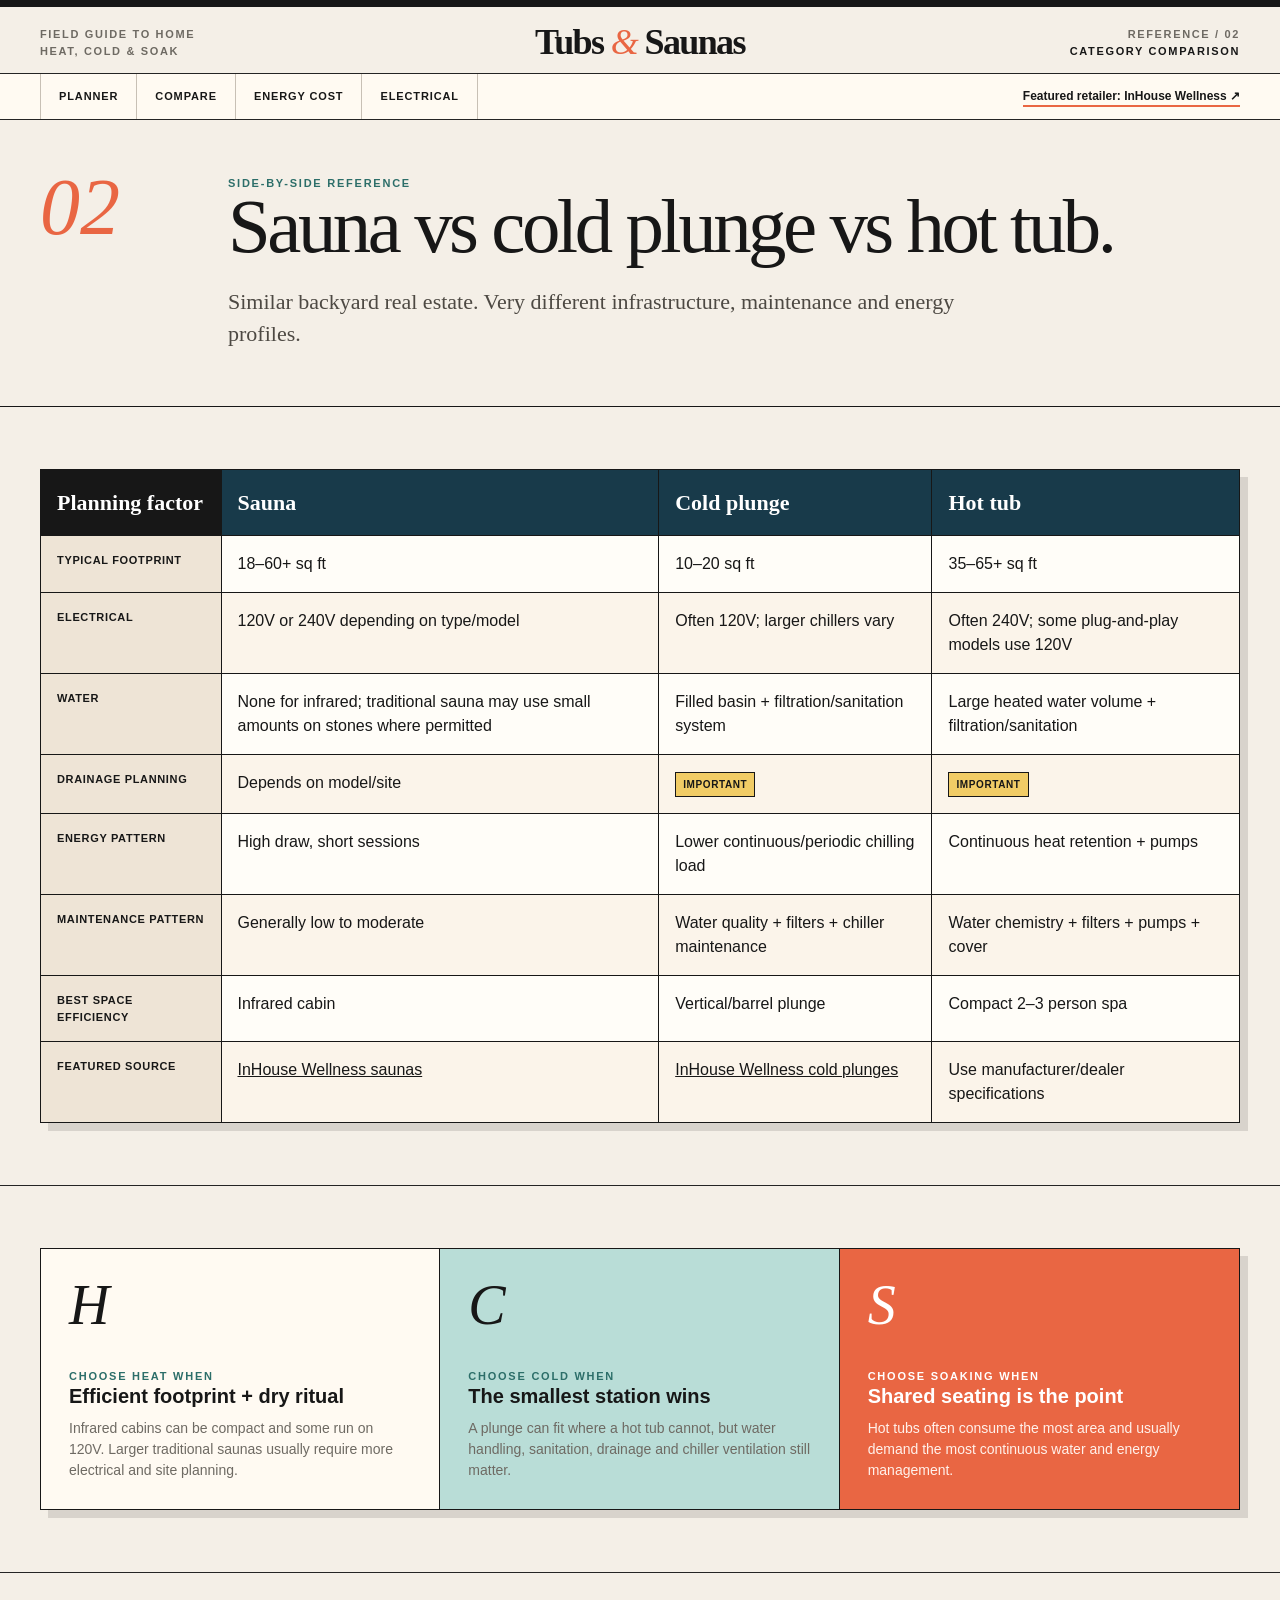
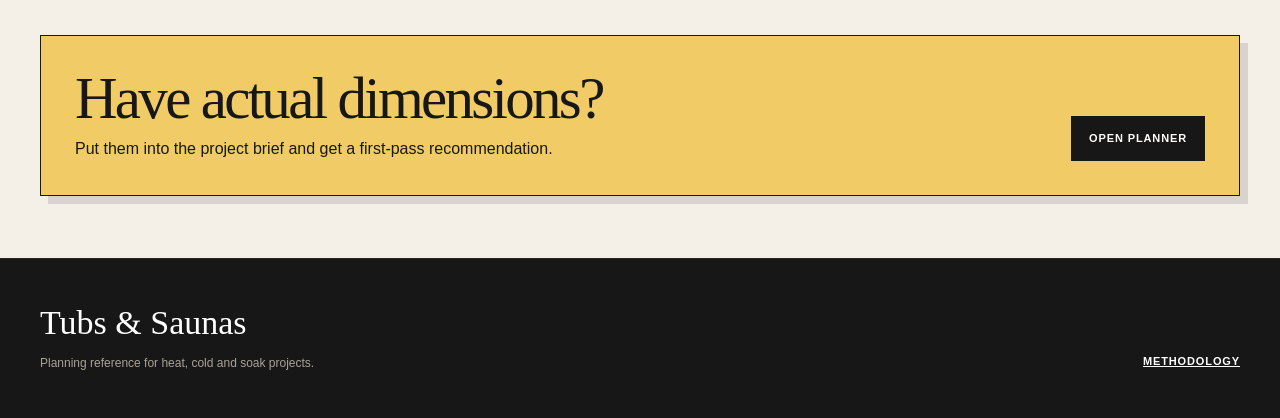
==== compare/index.html @ 1ffa7c3e "Add files via upload" ====
<!doctype html><html lang="en"><head><meta charset="utf-8"><meta name="viewport" content="width=device-width,initial-scale=1"><title>Sauna vs Cold Plunge vs Hot Tub | Tubs & Saunas</title><meta name="description" content="Compare sauna, cold plunge and hot tub space, electrical, maintenance and operating considerations side by side."><link rel="canonical" href="https://tubsandsaunas.com/compare/"><link rel="stylesheet" href="/assets/styles.css"></head><body><header class="site-header"><div class="wrap masthead"><div class="mast-kicker">Field guide to home<br>heat, cold & soak</div><a class="brand" href="/">Tubs <i>&</i> Saunas</a><div class="mast-meta">Reference / 02<br><strong>Category comparison</strong></div></div><div class="navbar"><div class="wrap"><nav class="navlinks"><a href="/#planner">Planner</a><a href="/compare/">Compare</a><a href="/cost-calculator/">Energy Cost</a><a href="/guides/electrical/">Electrical</a></nav><a class="partner-link" href="https://inhousewellness.com/" target="_blank" rel="noopener">Featured retailer: InHouse Wellness ↗</a></div></div></header><main><section class="page-hero"><div class="wrap"><div class="index-mark">02</div><div><div class="eyebrow">Side-by-side reference</div><h1>Sauna vs cold plunge vs hot tub.</h1><p class="lede">Similar backyard real estate. Very different infrastructure, maintenance and energy profiles.</p></div></div></section><section class="section"><div class="wrap"><div class="table-shell"><table class="compare-table"><thead><tr><th>Planning factor</th><th>Sauna</th><th>Cold plunge</th><th>Hot tub</th></tr></thead><tbody><tr><td>Typical footprint</td><td>18–60+ sq ft</td><td>10–20 sq ft</td><td>35–65+ sq ft</td></tr><tr><td>Electrical</td><td>120V or 240V depending on type/model</td><td>Often 120V; larger chillers vary</td><td>Often 240V; some plug-and-play models use 120V</td></tr><tr><td>Water</td><td>None for infrared; traditional sauna may use small amounts on stones where permitted</td><td>Filled basin + filtration/sanitation system</td><td>Large heated water volume + filtration/sanitation</td></tr><tr><td>Drainage planning</td><td>Depends on model/site</td><td><span class="score">Important</span></td><td><span class="score">Important</span></td></tr><tr><td>Energy pattern</td><td>High draw, short sessions</td><td>Lower continuous/periodic chilling load</td><td>Continuous heat retention + pumps</td></tr><tr><td>Maintenance pattern</td><td>Generally low to moderate</td><td>Water quality + filters + chiller maintenance</td><td>Water chemistry + filters + pumps + cover</td></tr><tr><td>Best space efficiency</td><td>Infrared cabin</td><td>Vertical/barrel plunge</td><td>Compact 2–3 person spa</td></tr><tr><td>Featured source</td><td><a href="https://inhousewellness.com/collections/saunas" target="_blank" rel="noopener">InHouse Wellness saunas</a></td><td><a href="https://inhousewellness.com/collections/cold-plunge" target="_blank" rel="noopener">InHouse Wellness cold plunges</a></td><td>Use manufacturer/dealer specifications</td></tr></tbody></table></div></div></section><section class="section"><div class="wrap cards"><article class="feature"><div class="icon">H</div><div class="eyebrow">Choose heat when</div><h3>Efficient footprint + dry ritual</h3><p>Infrared cabins can be compact and some run on 120V. Larger traditional saunas usually require more electrical and site planning.</p></article><article class="feature"><div class="icon">C</div><div class="eyebrow">Choose cold when</div><h3>The smallest station wins</h3><p>A plunge can fit where a hot tub cannot, but water handling, sanitation, drainage and chiller ventilation still matter.</p></article><article class="feature"><div class="icon">S</div><div class="eyebrow" style="color:white">Choose soaking when</div><h3>Shared seating is the point</h3><p>Hot tubs often consume the most area and usually demand the most continuous water and energy management.</p></article></div></section><section class="section"><div class="wrap callout"><div><h2>Have actual dimensions?</h2><p>Put them into the project brief and get a first-pass recommendation.</p></div><div class="callout-actions"><a class="btn" href="/#planner">Open planner</a></div></div></section></main><footer><div class="wrap footer-grid"><div><div class="footer-brand">Tubs & Saunas</div><p>Planning reference for heat, cold and soak projects.</p></div><div><a href="/methodology/">Methodology</a></div></div></footer></body></html>
---- assets/styles.css ----
:root{
  --paper:#f4efe7;
  --paper-2:#fffaf2;
  --ink:#171717;
  --muted:#6e6a63;
  --rule:#242424;
  --orange:#e96643;
  --aqua:#b9ddd7;
  --aqua-dark:#2c6e69;
  --blue:#183a4a;
  --yellow:#f1cc66;
  --white:#fffdf8;
  --shadow:8px 8px 0 rgba(23,23,23,.13);
}
*{box-sizing:border-box}
html{scroll-behavior:smooth}
body{margin:0;background:var(--paper);color:var(--ink);font-family:Arial,Helvetica,sans-serif;line-height:1.5}
a{color:inherit}
.wrap{width:min(1200px,calc(100% - 40px));margin:auto}

/* Masthead */
.site-header{background:var(--paper);border-top:7px solid var(--ink);border-bottom:1px solid var(--rule)}
.masthead{display:grid;grid-template-columns:1fr auto 1fr;align-items:end;gap:24px;padding:18px 0 14px}
.mast-kicker,.mast-meta{font-size:11px;text-transform:uppercase;letter-spacing:.15em;font-weight:800;color:var(--muted)}
.mast-meta{text-align:right}.mast-meta strong{color:var(--ink)}
.brand{font-family:Georgia,"Times New Roman",serif;text-decoration:none;font-weight:700;font-size:36px;letter-spacing:-.045em;line-height:.95;white-space:nowrap}
.brand i{font-style:italic;color:var(--orange);font-weight:400}
.navbar{border-top:1px solid var(--rule);background:var(--paper-2)}
.navbar .wrap{display:flex;align-items:center;justify-content:space-between;min-height:45px;gap:18px}
.navlinks{display:flex;align-items:center;gap:0;flex-wrap:wrap}
.navlinks a{text-decoration:none;text-transform:uppercase;letter-spacing:.08em;font-size:11px;font-weight:900;padding:14px 18px;border-right:1px solid #c8c0b5}
.navlinks a:first-child{border-left:1px solid #c8c0b5}
.navlinks a:hover{background:var(--yellow)}
.partner-link{font-size:12px;font-weight:800;text-decoration:none;border-bottom:2px solid var(--orange)}

/* Type */
.eyebrow,.label{font-size:11px;text-transform:uppercase;letter-spacing:.16em;font-weight:900;color:var(--aqua-dark)}
h1,h2,h3,p{margin-top:0}
h1,h2{font-family:Georgia,"Times New Roman",serif;letter-spacing:-.045em}
h1{font-size:clamp(50px,7.2vw,96px);line-height:.92;font-weight:500;margin-bottom:24px}
h2{font-size:clamp(36px,4.6vw,62px);line-height:1;margin-bottom:18px;font-weight:500}
h3{font-size:20px;line-height:1.15;margin-bottom:10px}
.lede{font-family:Georgia,"Times New Roman",serif;font-size:22px;line-height:1.45;color:#4d4943;max-width:760px}
.muted{color:var(--muted)}

/* Buttons */
.btn{display:inline-flex;align-items:center;justify-content:center;gap:8px;background:var(--ink);color:var(--white);border:1px solid var(--ink);padding:13px 17px;text-decoration:none;text-transform:uppercase;letter-spacing:.08em;font-size:11px;font-weight:900;cursor:pointer;border-radius:0}
.btn:hover{background:var(--orange);border-color:var(--orange)}
.btn.alt{background:transparent;color:var(--ink)}
.btn.alt:hover{background:var(--aqua);border-color:var(--ink)}
.mini-nav{display:flex;gap:8px;flex-wrap:wrap;margin-top:30px}
.mini-nav a{text-decoration:none;border:1px solid var(--ink);padding:10px 12px;background:var(--paper-2);font-size:11px;text-transform:uppercase;letter-spacing:.06em;font-weight:900}
.mini-nav a:hover{background:var(--yellow)}

/* Homepage hero */
.hero{padding:54px 0 46px;border-bottom:1px solid var(--rule)}
.hero-grid{display:grid;grid-template-columns:minmax(0,1.3fr) minmax(320px,.7fr);gap:56px;align-items:stretch}
.hero-copy{padding-top:18px}
.hero-copy h1 em{color:var(--orange);font-weight:400}
.hero-visual{position:relative;background:var(--blue);color:white;min-height:490px;border:1px solid var(--ink);box-shadow:var(--shadow);overflow:hidden;padding:30px}
.hero-visual:before{content:"";position:absolute;width:235px;height:235px;border-radius:50%;background:var(--orange);right:-55px;top:-48px}
.hero-visual:after{content:"";position:absolute;width:220px;height:90px;background:var(--aqua);left:44px;bottom:56px;transform:rotate(-7deg)}
.hero-visual .issue{position:relative;z-index:2;font-size:11px;letter-spacing:.18em;text-transform:uppercase;font-weight:900}
.hero-visual .big-word{position:absolute;z-index:2;right:18px;bottom:6px;font-family:Georgia,"Times New Roman",serif;font-size:92px;line-height:.8;font-style:italic;color:var(--yellow);writing-mode:vertical-rl;transform:rotate(180deg)}
.hero-visual .stack{position:absolute;z-index:3;left:34px;top:115px;width:62%;display:grid;gap:13px}
.hero-visual .stack div{border:1px solid rgba(255,255,255,.8);padding:14px 16px;background:rgba(255,255,255,.06);backdrop-filter:blur(3px);font-family:Georgia,"Times New Roman",serif;font-size:26px}
.hero-visual .stack small{display:block;font-family:Arial,Helvetica,sans-serif;font-size:10px;text-transform:uppercase;letter-spacing:.14em;margin-bottom:4px;color:#d9ece8}

/* Editorial dividers */
.section{padding:62px 0;border-bottom:1px solid var(--rule)}
.section-head{display:grid;grid-template-columns:1fr 360px;gap:50px;align-items:end;margin-bottom:30px}
.section-head p{margin:0;color:var(--muted);font-size:14px}
.section-number{font-family:Georgia,"Times New Roman",serif;font-size:54px;font-style:italic;color:var(--orange);line-height:1}
.rule-title{display:grid;grid-template-columns:auto 1fr;gap:18px;align-items:center;margin-bottom:26px}.rule-title:after{content:"";height:1px;background:var(--ink)}

/* Planner */
.planner{display:grid;grid-template-columns:minmax(330px,.8fr) minmax(0,1.2fr);border:1px solid var(--ink);background:var(--paper-2);box-shadow:var(--shadow)}
.panel{padding:30px}.planner>.panel:first-child{border-right:1px solid var(--ink);background:#efe6d8}
.panel-title{display:flex;align-items:baseline;justify-content:space-between;border-bottom:3px solid var(--ink);padding-bottom:10px;margin-bottom:22px}
.panel-title strong{font-family:Georgia,"Times New Roman",serif;font-size:28px;font-weight:500}.panel-title span{font-size:10px;text-transform:uppercase;letter-spacing:.14em;font-weight:900}
.field{margin:0 0 24px}.field:last-child{margin-bottom:0}
.field>label{display:block;font-size:11px;text-transform:uppercase;letter-spacing:.09em;font-weight:900;margin-bottom:9px}
.field input,.field select{width:100%;background:var(--white);border:1px solid var(--ink);border-radius:0;padding:13px 12px;color:var(--ink);font:inherit;outline:none}
.field input:focus,.field select:focus{box-shadow:0 0 0 3px var(--yellow)}
.field small{display:block;color:var(--muted);margin-top:5px;font-size:11px}
.input-row{display:grid;grid-template-columns:1fr 1fr;gap:10px}
.seg{display:grid;grid-template-columns:repeat(2,1fr);border:1px solid var(--ink)}
.seg button{padding:11px 8px;border:0;border-right:1px solid var(--ink);border-bottom:1px solid var(--ink);background:var(--white);font-size:11px;font-weight:900;text-transform:uppercase;letter-spacing:.04em;cursor:pointer;color:var(--ink)}
.seg button:nth-child(2n){border-right:0}.seg button:nth-last-child(-n+2){border-bottom:0}.seg button.active{background:var(--orange);color:#fff}

.result-panel{background:var(--white)}
.result-hero{background:var(--aqua);border:1px solid var(--ink);padding:22px;margin-bottom:16px}
.result-hero strong{display:block;font-family:Georgia,"Times New Roman",serif;font-size:36px;line-height:1.05;font-weight:500;margin:8px 0 9px}
.result-hero p{margin-bottom:0}
.result-grid{display:grid;grid-template-columns:repeat(4,1fr);border:1px solid var(--ink);margin-top:14px}
.result-card{padding:15px;border-right:1px solid var(--ink);min-height:94px;background:var(--paper-2)}
.result-card:last-child{border-right:0}.result-card span{display:block;font-size:10px;text-transform:uppercase;letter-spacing:.09em;font-weight:800;color:var(--muted);margin-bottom:8px}.result-card b{font-family:Georgia,"Times New Roman",serif;font-size:20px;line-height:1.1}
.notice{padding:15px 17px;border:1px solid var(--ink);background:var(--yellow);font-size:13px}.hide{display:none!important}

/* Blueprint */
.layout-preview{margin-top:18px;background:var(--blue);color:white;border:1px solid var(--ink);padding:16px}
.layout-preview .label{color:#cbe5df;margin-bottom:10px}.yard{height:210px;position:relative;border:1px solid rgba(255,255,255,.7);background-image:linear-gradient(rgba(255,255,255,.12) 1px,transparent 1px),linear-gradient(90deg,rgba(255,255,255,.12) 1px,transparent 1px);background-size:18px 18px;overflow:hidden}
.unit-block{position:absolute;display:flex;align-items:center;justify-content:center;text-align:center;padding:8px;font-size:10px;letter-spacing:.1em;font-weight:900;border:2px solid white;color:white;background:transparent}
.unit-sauna{left:7%;top:12%;width:47%;height:62%}.unit-plunge{right:8%;bottom:10%;width:26%;height:45%;border-radius:50%}.unit-hot{left:17%;top:15%;width:66%;height:70%;border-radius:45%}.unit-seat{right:7%;top:9%;width:29%;height:28%;border-style:dashed}
.layout-caption{font-size:10px;color:#b9c8cf;margin-top:8px;text-transform:uppercase;letter-spacing:.06em}

/* Recommendations */
.recommend{margin-top:24px;border-top:3px solid var(--ink);padding-top:18px}.recommend h3{font-family:Georgia,"Times New Roman",serif;font-size:30px;font-weight:500}
.recommend-list{display:grid;gap:0;border:1px solid var(--ink)}
.rec{display:grid;grid-template-columns:1fr auto;align-items:center;gap:15px;padding:16px;border-bottom:1px solid var(--ink);background:var(--white)}.rec:last-child{border-bottom:0}.rec:nth-child(even){background:#f3e7d7}.rec small{color:var(--muted)}.rec .price{font-family:Georgia,"Times New Roman",serif;font-size:22px;font-weight:700}.rec a{color:var(--aqua-dark);font-weight:900;text-decoration:none;border-bottom:1px solid var(--aqua-dark)}

/* Feature strips */
.cards{display:grid;grid-template-columns:repeat(3,1fr);border:1px solid var(--ink);box-shadow:var(--shadow)}
.feature{padding:28px;min-height:260px;border-right:1px solid var(--ink);background:var(--paper-2)}.feature:last-child{border-right:0}.feature:nth-child(2){background:var(--aqua)}.feature:nth-child(3){background:var(--orange);color:white}.feature:nth-child(3) p{color:#fff1eb}.feature .icon{font-family:Georgia,"Times New Roman",serif;font-style:italic;font-size:56px;margin-bottom:35px;line-height:1}.feature p{color:var(--muted);margin-bottom:0;font-size:14px}

/* CTA */
.callout{display:grid;grid-template-columns:1.2fr .8fr;align-items:end;gap:44px;background:var(--yellow);border:1px solid var(--ink);padding:34px;box-shadow:var(--shadow)}.callout h2{margin-bottom:8px}.callout p{max-width:660px;margin-bottom:0}.callout-actions{display:flex;gap:8px;justify-content:flex-end;flex-wrap:wrap}

/* Interior pages */
.page-hero{padding:55px 0 34px;border-bottom:1px solid var(--ink)}
.page-hero .wrap{display:grid;grid-template-columns:160px 1fr;gap:28px;align-items:start}.page-hero .index-mark{font-family:Georgia,"Times New Roman",serif;color:var(--orange);font-size:80px;font-style:italic;line-height:.8}.page-hero h1{font-size:clamp(48px,6vw,82px)}
.article{max-width:850px}.article p,.article li{color:#4f4b45}.article h2{font-size:42px;margin:44px 0 13px}.article h3{font-family:Georgia,"Times New Roman",serif;font-size:27px;margin-top:30px;font-weight:500}.article a:not(.btn){font-weight:800;text-decoration-thickness:2px;text-decoration-color:var(--orange)}

/* Comparison */
.table-shell{border:1px solid var(--ink);box-shadow:var(--shadow);overflow:auto;background:var(--white)}
.compare-table{width:100%;min-width:780px;border-collapse:collapse}.compare-table th,.compare-table td{padding:16px;border-right:1px solid var(--ink);border-bottom:1px solid var(--ink);text-align:left;vertical-align:top}.compare-table th:last-child,.compare-table td:last-child{border-right:0}.compare-table tr:last-child td{border-bottom:0}.compare-table th{font-family:Georgia,"Times New Roman",serif;font-size:22px;background:var(--blue);color:white}.compare-table th:first-child{background:var(--ink)}.compare-table td:first-child{font-size:11px;text-transform:uppercase;letter-spacing:.06em;font-weight:900;background:#eee4d6;width:180px}.compare-table tr:nth-child(even) td:not(:first-child){background:#fbf4ea}.score{display:inline-block;background:var(--yellow);border:1px solid var(--ink);padding:4px 7px;font-size:10px;text-transform:uppercase;letter-spacing:.06em;font-weight:900}

/* Cost calculator */
.cost-box{display:grid;grid-template-columns:.85fr 1.15fr;border:1px solid var(--ink);box-shadow:var(--shadow)}.cost-box>.panel:first-child{background:#efe6d8;border-right:1px solid var(--ink)}.big-number{font-family:Georgia,"Times New Roman",serif;font-size:80px;letter-spacing:-.055em;line-height:.95;color:var(--orange);margin:9px 0}.cost-box .result-grid{grid-template-columns:repeat(2,1fr)}.cost-box .result-card:nth-child(2){border-right:0}.cost-box .result-card:nth-child(-n+2){border-bottom:1px solid var(--ink)}

/* Footer */
footer{background:var(--ink);color:#e8e0d4;padding:38px 0 46px}.footer-grid{display:grid;grid-template-columns:1fr auto;gap:30px;align-items:end}.footer-brand{font-family:Georgia,"Times New Roman",serif;font-size:34px;color:white}.footer-grid p{max-width:600px;color:#aaa39a;font-size:12px;margin:6px 0 0}.footer-grid a{color:white;text-transform:uppercase;letter-spacing:.08em;font-size:11px;font-weight:900}

@media(max-width:900px){
  .masthead{grid-template-columns:1fr auto}.mast-kicker{display:none}.mast-meta{font-size:9px}.brand{font-size:30px}
  .navbar .wrap{display:block}.navlinks{overflow:auto;flex-wrap:nowrap}.partner-link{display:none}
  .hero-grid,.planner,.section-head,.callout,.cost-box,.page-hero .wrap{grid-template-columns:1fr}.hero-visual{min-height:380px}.planner>.panel:first-child,.cost-box>.panel:first-child{border-right:0;border-bottom:1px solid var(--ink)}
  .result-grid{grid-template-columns:repeat(2,1fr)}.result-card:nth-child(2){border-right:0}.result-card:nth-child(-n+2){border-bottom:1px solid var(--ink)}
  .cards{grid-template-columns:1fr}.feature{border-right:0;border-bottom:1px solid var(--ink);min-height:0}.feature:last-child{border-bottom:0}.callout-actions{justify-content:flex-start}.page-hero .index-mark{font-size:55px}
}
@media(max-width:560px){
  .wrap{width:min(100% - 24px,1200px)}.site-header{border-top-width:5px}.masthead{grid-template-columns:1fr}.mast-meta{display:none}.brand{font-size:28px}.navlinks a{padding:12px 12px;font-size:10px}
  .hero{padding-top:28px}.hero-grid{gap:30px}.hero-visual{min-height:330px}.hero-visual .big-word{font-size:70px}.hero-visual .stack{left:20px;top:85px;width:70%}.hero-visual .stack div{font-size:20px}.section{padding:44px 0}.panel{padding:20px}.input-row{grid-template-columns:1fr}.seg{grid-template-columns:1fr}.seg button{border-right:0;border-bottom:1px solid var(--ink)!important}.seg button:last-child{border-bottom:0!important}.result-grid{grid-template-columns:1fr}.result-card{border-right:0!important;border-bottom:1px solid var(--ink)!important}.result-card:last-child{border-bottom:0!important}.rec{grid-template-columns:1fr}.page-hero{padding-top:35px}.page-hero .index-mark{font-size:42px}.big-number{font-size:62px}
}
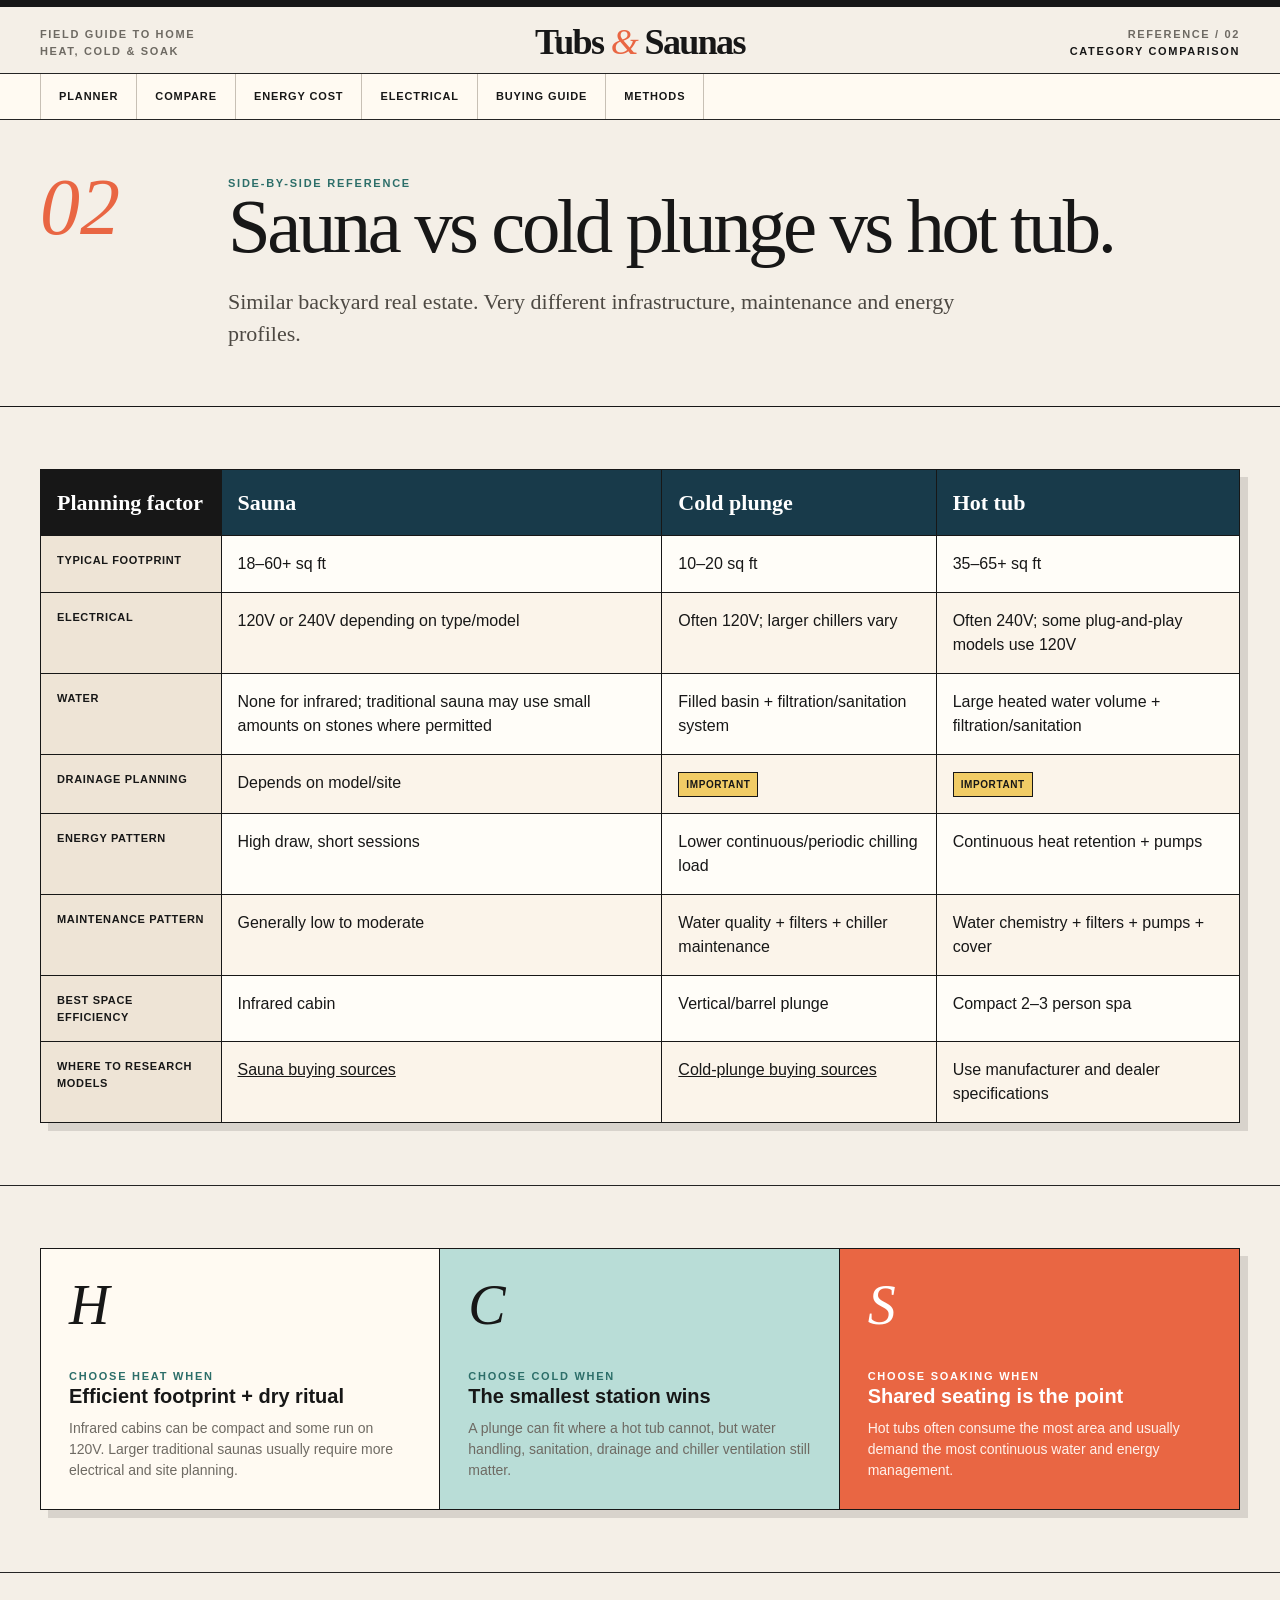
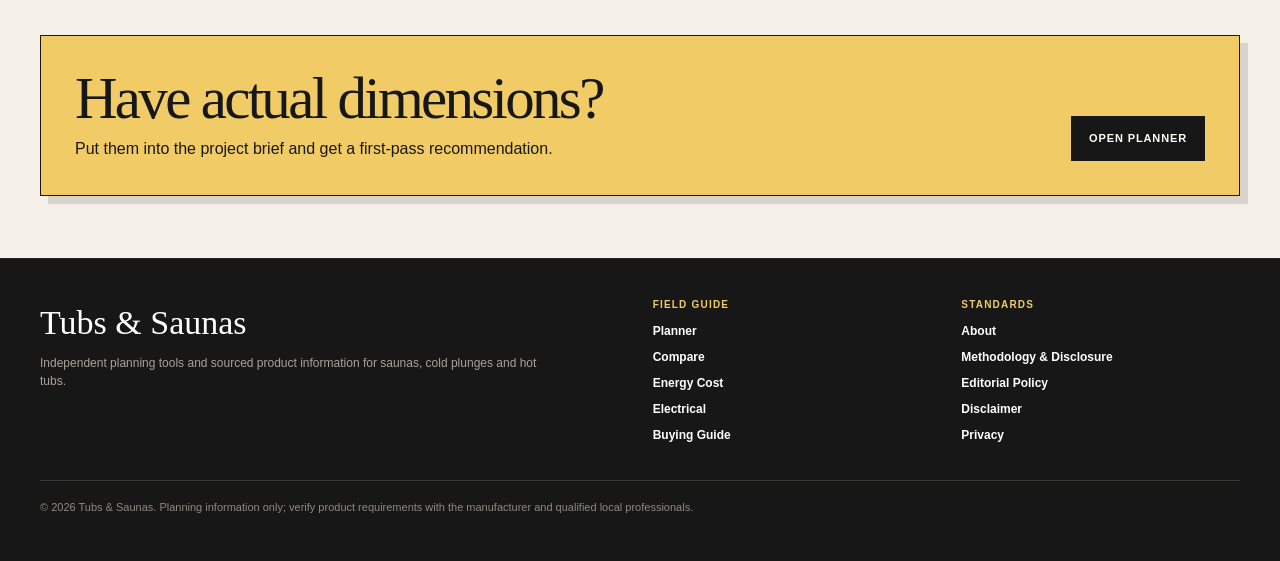
==== commit de77b84a: "Add files via upload" ====
--- a/compare/index.html
+++ b/compare/index.html
@@ -1 +1,150 @@
-<!doctype html><html lang="en"><head><meta charset="utf-8"><meta name="viewport" content="width=device-width,initial-scale=1"><title>Sauna vs Cold Plunge vs Hot Tub | Tubs & Saunas</title><meta name="description" content="Compare sauna, cold plunge and hot tub space, electrical, maintenance and operating considerations side by side."><link rel="canonical" href="https://tubsandsaunas.com/compare/"><link rel="stylesheet" href="/assets/styles.css"></head><body><header class="site-header"><div class="wrap masthead"><div class="mast-kicker">Field guide to home<br>heat, cold & soak</div><a class="brand" href="/">Tubs <i>&</i> Saunas</a><div class="mast-meta">Reference / 02<br><strong>Category comparison</strong></div></div><div class="navbar"><div class="wrap"><nav class="navlinks"><a href="/#planner">Planner</a><a href="/compare/">Compare</a><a href="/cost-calculator/">Energy Cost</a><a href="/guides/electrical/">Electrical</a></nav><a class="partner-link" href="https://inhousewellness.com/" target="_blank" rel="noopener">Featured retailer: InHouse Wellness ↗</a></div></div></header><main><section class="page-hero"><div class="wrap"><div class="index-mark">02</div><div><div class="eyebrow">Side-by-side reference</div><h1>Sauna vs cold plunge vs hot tub.</h1><p class="lede">Similar backyard real estate. Very different infrastructure, maintenance and energy profiles.</p></div></div></section><section class="section"><div class="wrap"><div class="table-shell"><table class="compare-table"><thead><tr><th>Planning factor</th><th>Sauna</th><th>Cold plunge</th><th>Hot tub</th></tr></thead><tbody><tr><td>Typical footprint</td><td>18–60+ sq ft</td><td>10–20 sq ft</td><td>35–65+ sq ft</td></tr><tr><td>Electrical</td><td>120V or 240V depending on type/model</td><td>Often 120V; larger chillers vary</td><td>Often 240V; some plug-and-play models use 120V</td></tr><tr><td>Water</td><td>None for infrared; traditional sauna may use small amounts on stones where permitted</td><td>Filled basin + filtration/sanitation system</td><td>Large heated water volume + filtration/sanitation</td></tr><tr><td>Drainage planning</td><td>Depends on model/site</td><td><span class="score">Important</span></td><td><span class="score">Important</span></td></tr><tr><td>Energy pattern</td><td>High draw, short sessions</td><td>Lower continuous/periodic chilling load</td><td>Continuous heat retention + pumps</td></tr><tr><td>Maintenance pattern</td><td>Generally low to moderate</td><td>Water quality + filters + chiller maintenance</td><td>Water chemistry + filters + pumps + cover</td></tr><tr><td>Best space efficiency</td><td>Infrared cabin</td><td>Vertical/barrel plunge</td><td>Compact 2–3 person spa</td></tr><tr><td>Featured source</td><td><a href="https://inhousewellness.com/collections/saunas" target="_blank" rel="noopener">InHouse Wellness saunas</a></td><td><a href="https://inhousewellness.com/collections/cold-plunge" target="_blank" rel="noopener">InHouse Wellness cold plunges</a></td><td>Use manufacturer/dealer specifications</td></tr></tbody></table></div></div></section><section class="section"><div class="wrap cards"><article class="feature"><div class="icon">H</div><div class="eyebrow">Choose heat when</div><h3>Efficient footprint + dry ritual</h3><p>Infrared cabins can be compact and some run on 120V. Larger traditional saunas usually require more electrical and site planning.</p></article><article class="feature"><div class="icon">C</div><div class="eyebrow">Choose cold when</div><h3>The smallest station wins</h3><p>A plunge can fit where a hot tub cannot, but water handling, sanitation, drainage and chiller ventilation still matter.</p></article><article class="feature"><div class="icon">S</div><div class="eyebrow" style="color:white">Choose soaking when</div><h3>Shared seating is the point</h3><p>Hot tubs often consume the most area and usually demand the most continuous water and energy management.</p></article></div></section><section class="section"><div class="wrap callout"><div><h2>Have actual dimensions?</h2><p>Put them into the project brief and get a first-pass recommendation.</p></div><div class="callout-actions"><a class="btn" href="/#planner">Open planner</a></div></div></section></main><footer><div class="wrap footer-grid"><div><div class="footer-brand">Tubs & Saunas</div><p>Planning reference for heat, cold and soak projects.</p></div><div><a href="/methodology/">Methodology</a></div></div></footer></body></html>
+<!doctype html>
+<html lang="en">
+<head>
+<meta charset="utf-8">
+<meta name="viewport" content="width=device-width,initial-scale=1">
+<title>Sauna vs Cold Plunge vs Hot Tub | Tubs & Saunas</title>
+<meta name="description" content="Compare sauna, cold plunge and hot tub space, electrical, maintenance and operating considerations side by side.">
+<link rel="canonical" href="https://tubsandsaunas.com/compare/">
+<link rel="stylesheet" href="/assets/styles.css">
+</head>
+<body>
+<header class="site-header">
+<div class="wrap masthead">
+<div class="mast-kicker">Field guide to home<br>heat, cold & soak</div>
+<a class="brand" href="/">Tubs <i>&</i> Saunas</a>
+<div class="mast-meta">Reference / 02<br>
+<strong>Category comparison</strong>
+</div>
+</div>
+<div class="navbar">
+<div class="wrap">
+<nav class="navlinks">
+<a href="/#planner">Planner</a>
+<a href="/compare/">Compare</a>
+<a href="/cost-calculator/">Energy Cost</a>
+<a href="/guides/electrical/">Electrical</a>
+<a href="/buying-guide/">Buying Guide</a>
+<a href="/methodology/">Methods</a>
+</nav>
+</div>
+</div>
+</header>
+<main>
+<section class="page-hero">
+<div class="wrap">
+<div class="index-mark">02</div>
+<div>
+<div class="eyebrow">Side-by-side reference</div>
+<h1>Sauna vs cold plunge vs hot tub.</h1>
+<p class="lede">Similar backyard real estate. Very different infrastructure, maintenance and energy profiles.</p>
+</div>
+</div>
+</section>
+<section class="section">
+<div class="wrap">
+<div class="table-shell">
+<table class="compare-table">
+<thead>
+<tr>
+<th>Planning factor</th>
+<th>Sauna</th>
+<th>Cold plunge</th>
+<th>Hot tub</th>
+</tr>
+</thead>
+<tbody>
+<tr>
+<td>Typical footprint</td>
+<td>18–60+ sq ft</td>
+<td>10–20 sq ft</td>
+<td>35–65+ sq ft</td>
+</tr>
+<tr>
+<td>Electrical</td>
+<td>120V or 240V depending on type/model</td>
+<td>Often 120V; larger chillers vary</td>
+<td>Often 240V; some plug-and-play models use 120V</td>
+</tr>
+<tr>
+<td>Water</td>
+<td>None for infrared; traditional sauna may use small amounts on stones where permitted</td>
+<td>Filled basin + filtration/sanitation system</td>
+<td>Large heated water volume + filtration/sanitation</td>
+</tr>
+<tr>
+<td>Drainage planning</td>
+<td>Depends on model/site</td>
+<td>
+<span class="score">Important</span>
+</td>
+<td>
+<span class="score">Important</span>
+</td>
+</tr>
+<tr>
+<td>Energy pattern</td>
+<td>High draw, short sessions</td>
+<td>Lower continuous/periodic chilling load</td>
+<td>Continuous heat retention + pumps</td>
+</tr>
+<tr>
+<td>Maintenance pattern</td>
+<td>Generally low to moderate</td>
+<td>Water quality + filters + chiller maintenance</td>
+<td>Water chemistry + filters + pumps + cover</td>
+</tr>
+<tr>
+<td>Best space efficiency</td>
+<td>Infrared cabin</td>
+<td>Vertical/barrel plunge</td>
+<td>Compact 2–3 person spa</td>
+</tr>
+<tr>
+<td>Where to research models</td>
+<td><a href="/buying-guide/#sauna-sources">Sauna buying sources</a></td>
+<td><a href="/buying-guide/#plunge-sources">Cold-plunge buying sources</a></td>
+<td>Use manufacturer and dealer specifications</td>
+</tr>
+</tbody>
+</table>
+</div>
+</div>
+</section>
+<section class="section">
+<div class="wrap cards">
+<article class="feature">
+<div class="icon">H</div>
+<div class="eyebrow">Choose heat when</div>
+<h3>Efficient footprint + dry ritual</h3>
+<p>Infrared cabins can be compact and some run on 120V. Larger traditional saunas usually require more electrical and site planning.</p>
+</article>
+<article class="feature">
+<div class="icon">C</div>
+<div class="eyebrow">Choose cold when</div>
+<h3>The smallest station wins</h3>
+<p>A plunge can fit where a hot tub cannot, but water handling, sanitation, drainage and chiller ventilation still matter.</p>
+</article>
+<article class="feature">
+<div class="icon">S</div>
+<div class="eyebrow" style="color:white">Choose soaking when</div>
+<h3>Shared seating is the point</h3>
+<p>Hot tubs often consume the most area and usually demand the most continuous water and energy management.</p>
+</article>
+</div>
+</section>
+<section class="section">
+<div class="wrap callout">
+<div>
+<h2>Have actual dimensions?</h2>
+<p>Put them into the project brief and get a first-pass recommendation.</p>
+</div>
+<div class="callout-actions">
+<a class="btn" href="/#planner">Open planner</a>
+</div>
+</div>
+</section>
+</main>
+<footer><div class="wrap"><div class="footer-grid"><div><div class="footer-brand">Tubs & Saunas</div><p>Independent planning tools and sourced product information for saunas, cold plunges and hot tubs.</p></div><div class="footer-col"><strong>Field guide</strong><a href="/#planner">Planner</a><a href="/compare/">Compare</a><a href="/cost-calculator/">Energy Cost</a><a href="/guides/electrical/">Electrical</a><a href="/buying-guide/">Buying Guide</a></div><div class="footer-col"><strong>Standards</strong><a href="/about/">About</a><a href="/methodology/">Methodology & Disclosure</a><a href="/editorial-policy/">Editorial Policy</a><a href="/disclaimer/">Disclaimer</a><a href="/privacy/">Privacy</a></div></div><div class="footer-note">© 2026 Tubs & Saunas. Planning information only; verify product requirements with the manufacturer and qualified local professionals.</div></div></footer>
+</body>
+</html>
--- a/assets/styles.css
+++ b/assets/styles.css
@@ -5,6 +5,7 @@
   --muted:#6e6a63;
   --rule:#242424;
   --orange:#e96643;
+  --red:#e96643;
   --aqua:#b9ddd7;
   --aqua-dark:#2c6e69;
   --blue:#183a4a;
@@ -129,11 +130,11 @@
 .cost-box{display:grid;grid-template-columns:.85fr 1.15fr;border:1px solid var(--ink);box-shadow:var(--shadow)}.cost-box>.panel:first-child{background:#efe6d8;border-right:1px solid var(--ink)}.big-number{font-family:Georgia,"Times New Roman",serif;font-size:80px;letter-spacing:-.055em;line-height:.95;color:var(--orange);margin:9px 0}.cost-box .result-grid{grid-template-columns:repeat(2,1fr)}.cost-box .result-card:nth-child(2){border-right:0}.cost-box .result-card:nth-child(-n+2){border-bottom:1px solid var(--ink)}
 
 /* Footer */
-footer{background:var(--ink);color:#e8e0d4;padding:38px 0 46px}.footer-grid{display:grid;grid-template-columns:1fr auto;gap:30px;align-items:end}.footer-brand{font-family:Georgia,"Times New Roman",serif;font-size:34px;color:white}.footer-grid p{max-width:600px;color:#aaa39a;font-size:12px;margin:6px 0 0}.footer-grid a{color:white;text-transform:uppercase;letter-spacing:.08em;font-size:11px;font-weight:900}
+footer{background:var(--ink);color:#e8e0d4;padding:38px 0 46px}.footer-grid{display:grid;grid-template-columns:minmax(240px,1.15fr) repeat(2,minmax(150px,.55fr));gap:30px;align-items:start}.footer-brand{font-family:Georgia,"Times New Roman",serif;font-size:34px;color:white}.footer-grid p{max-width:520px;color:#aaa39a;font-size:12px;margin:6px 0 0}.footer-col strong{display:block;color:var(--yellow);font-size:10px;text-transform:uppercase;letter-spacing:.12em;margin-bottom:10px}.footer-col a{display:block;color:white;text-decoration:none;font-size:12px;font-weight:700;margin:8px 0}.footer-col a:hover{text-decoration:underline}.footer-note{border-top:1px solid #3e3b37;margin-top:28px;padding-top:18px;color:#8f8981;font-size:11px}.retailer-grid{display:grid;grid-template-columns:repeat(2,minmax(0,1fr));gap:18px;margin:24px 0}.retailer-card{border:1px solid var(--rule);background:var(--paper-2);padding:24px;position:relative}.retailer-card.featured{border:2px solid var(--ink);box-shadow:8px 8px 0 var(--yellow)}.retailer-card h2,.retailer-card h3{margin-top:0}.retailer-card .tag{display:inline-block;background:var(--yellow);border:1px solid var(--ink);padding:5px 8px;font-size:10px;font-weight:900;letter-spacing:.08em;text-transform:uppercase;margin-bottom:14px}.source-list{padding-left:20px}.source-list li{margin:8px 0}.naked-button{display:inline-block;background:var(--ink);color:white!important;text-decoration:none;padding:14px 18px;border:2px solid var(--ink);font-weight:900;letter-spacing:.02em}.naked-button:hover{background:var(--red);border-color:var(--red)}.featured-rec{border-left:5px solid var(--yellow)}.policy-meta{border:1px solid var(--rule);background:var(--paper-2);padding:16px;margin:0 0 26px;font-size:12px}.link-note{font-size:12px;color:var(--muted)}
 
 @media(max-width:900px){
   .masthead{grid-template-columns:1fr auto}.mast-kicker{display:none}.mast-meta{font-size:9px}.brand{font-size:30px}
-  .navbar .wrap{display:block}.navlinks{overflow:auto;flex-wrap:nowrap}.partner-link{display:none}
+  .navbar .wrap{display:block}.navlinks{overflow:auto;flex-wrap:nowrap}.partner-link{display:none}.footer-grid,.retailer-grid{grid-template-columns:1fr}
   .hero-grid,.planner,.section-head,.callout,.cost-box,.page-hero .wrap{grid-template-columns:1fr}.hero-visual{min-height:380px}.planner>.panel:first-child,.cost-box>.panel:first-child{border-right:0;border-bottom:1px solid var(--ink)}
   .result-grid{grid-template-columns:repeat(2,1fr)}.result-card:nth-child(2){border-right:0}.result-card:nth-child(-n+2){border-bottom:1px solid var(--ink)}
   .cards{grid-template-columns:1fr}.feature{border-right:0;border-bottom:1px solid var(--ink);min-height:0}.feature:last-child{border-bottom:0}.callout-actions{justify-content:flex-start}.page-hero .index-mark{font-size:55px}
